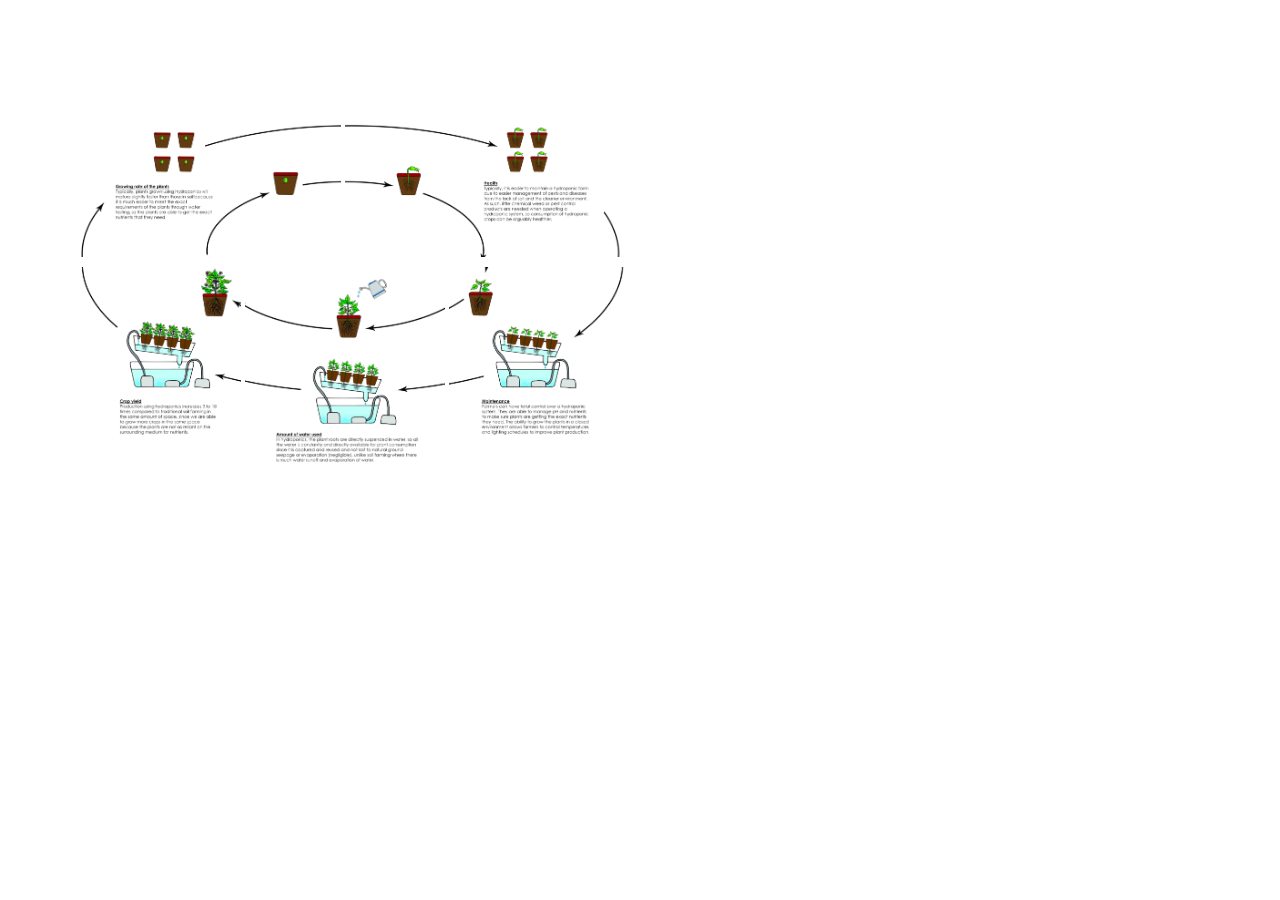
==== index.html @ c75d8304 "Add files via upload" ====
<!DOCTYPE html>
<html>
<head>
<title>Website Title</title>
<link rel="stylesheet" type="text/css" href="style.css">
</head>
<body>

<table width="600" height="216" class="top">
    <tr>
        <td>
            <img src="part1.jpg" width="300" height="216" class="zoom1">
        </td>
        <td>
            <img src="part2.jpg" width="300" height="216" class="zoom1">
        </td>
    </tr>
</table>
<table width="300" height="108">
    <tr>
        <td>
            <img src="part3.jpg" width="200" height="216" class="zoom1">
        </td>
        <td>
            <img src="part4.jpg" width="200" height="216" class="zoom2">
        </td>
        <td>
            <img src="part5.jpg" width="200" height="216" class="zoom2">
        </td>
    </tr>
</table>

</body>
</html>
---- style.css ----
* {
    box-sizing: border-box;
}

table {
    /*width: 300px;
    height: 108px;*/
    padding-left: 30px;
}

table, td, tr {
    border: 0px
}

.top {
    padding-top: 30px;
}

.zoom1 {
    transition: transform .2s;
    /*width: 33%;
    height: 50%;*/
    margin: 0 auto;
}

.zoom2 {
    transition: transform .2s;
    /*width: 50%;
    height: 50%;*/
    margin: 0 auto;
}
  
.zoom1:hover, .zoom2:hover {
    -ms-transform: scale(1.5); /* IE 9 */
    -webkit-transform: scale(1.5); /* Safari 3-8 */
    transform: scale(1.5); 
}
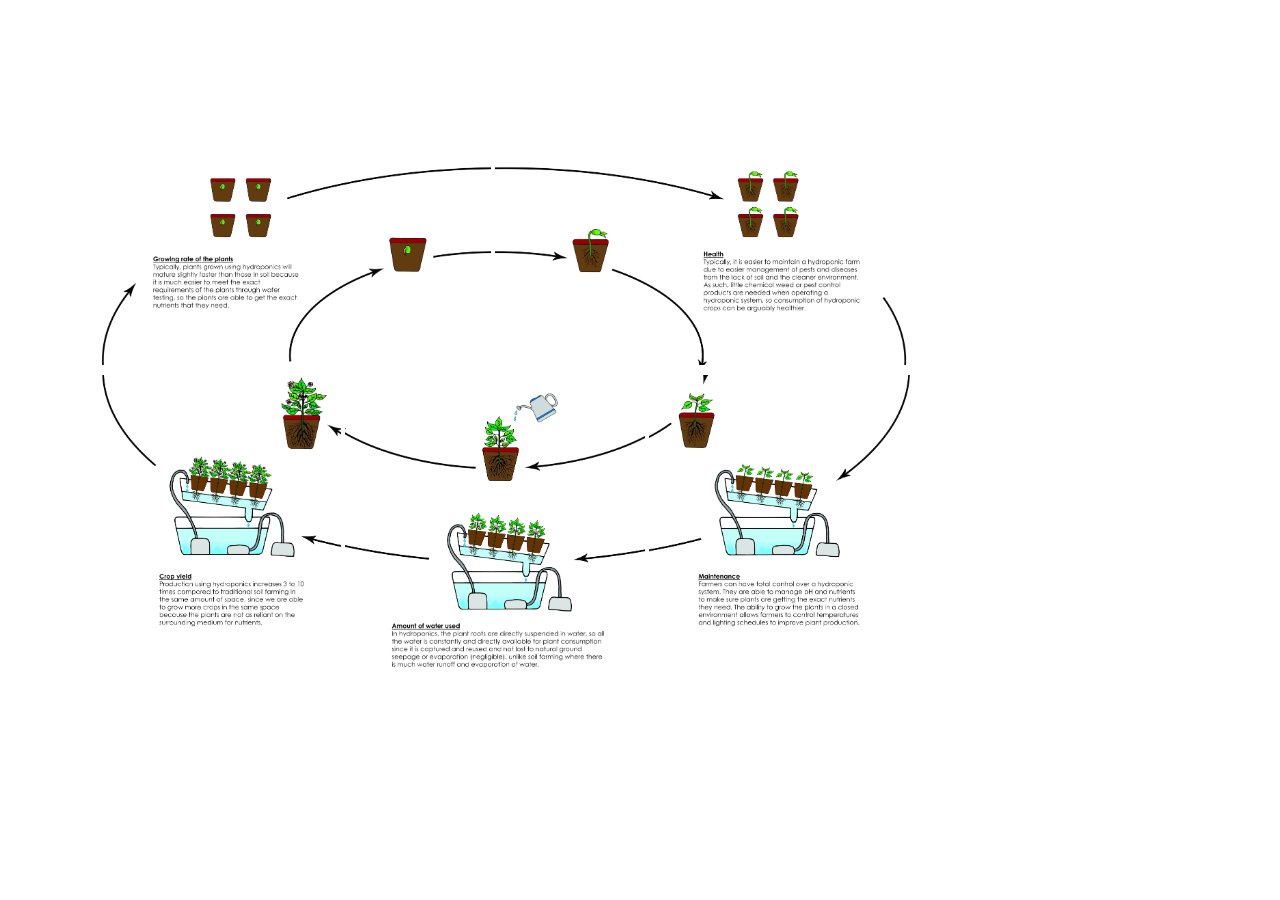
==== commit d7747bb8: "Edited sizes, removed unnecessary code" ====
--- a/index.html
+++ b/index.html
@@ -6,26 +6,26 @@
 </head>
 <body>
 
-<table width="600" height="216" class="top">
+<table width="900" height="324" class="top">
     <tr>
         <td>
-            <img src="part1.jpg" width="300" height="216" class="zoom1">
+            <img src="part1.jpg" width="450" height="324" class="zoom1">
         </td>
         <td>
-            <img src="part2.jpg" width="300" height="216" class="zoom1">
+            <img src="part2.jpg" width="450" height="324" class="zoom1">
         </td>
     </tr>
 </table>
-<table width="300" height="108">
+<table width="900" height="324">
     <tr>
         <td>
-            <img src="part3.jpg" width="200" height="216" class="zoom1">
+            <img src="part3.jpg" width="300" height="324" class="zoom1">
         </td>
         <td>
-            <img src="part4.jpg" width="200" height="216" class="zoom2">
+            <img src="part4.jpg" width="300" height="324" class="zoom2">
         </td>
         <td>
-            <img src="part5.jpg" width="200" height="216" class="zoom2">
+            <img src="part5.jpg" width="300" height="324" class="zoom2">
         </td>
     </tr>
 </table>
--- a/style.css
+++ b/style.css
@@ -3,13 +3,7 @@
 }
 
 table {
-    /*width: 300px;
-    height: 108px;*/
     padding-left: 30px;
-}
-
-table, td, tr {
-    border: 0px
 }
 
 .top {
@@ -18,15 +12,11 @@
 
 .zoom1 {
     transition: transform .2s;
-    /*width: 33%;
-    height: 50%;*/
     margin: 0 auto;
 }
 
 .zoom2 {
     transition: transform .2s;
-    /*width: 50%;
-    height: 50%;*/
     margin: 0 auto;
 }
   
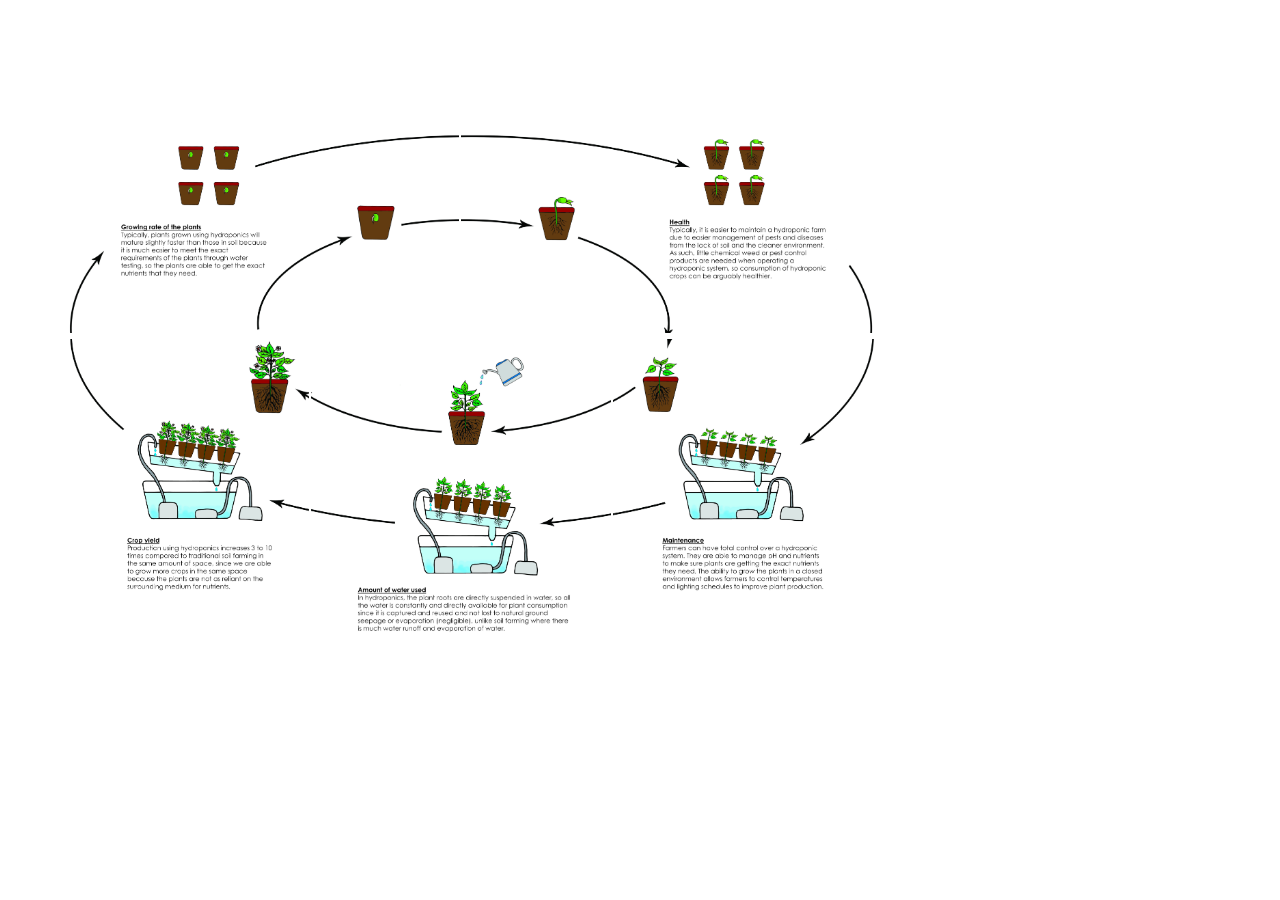
==== commit 0ffa3828: "Added background colour to table" ====
--- a/index.html
+++ b/index.html
@@ -1,7 +1,7 @@
 <!DOCTYPE html>
 <html>
 <head>
-<title>Website Title</title>
+<title>World Water Day</title>
 <link rel="stylesheet" type="text/css" href="style.css">
 </head>
 <body>
--- a/style.css
+++ b/style.css
@@ -2,8 +2,17 @@
     box-sizing: border-box;
 }
 
+table, td, tr {
+    background-color: white;
+}
+
+td {
+    border: none;
+}
+
 table {
     padding-left: 30px;
+    border-collapse: collapse;
 }
 
 .top {
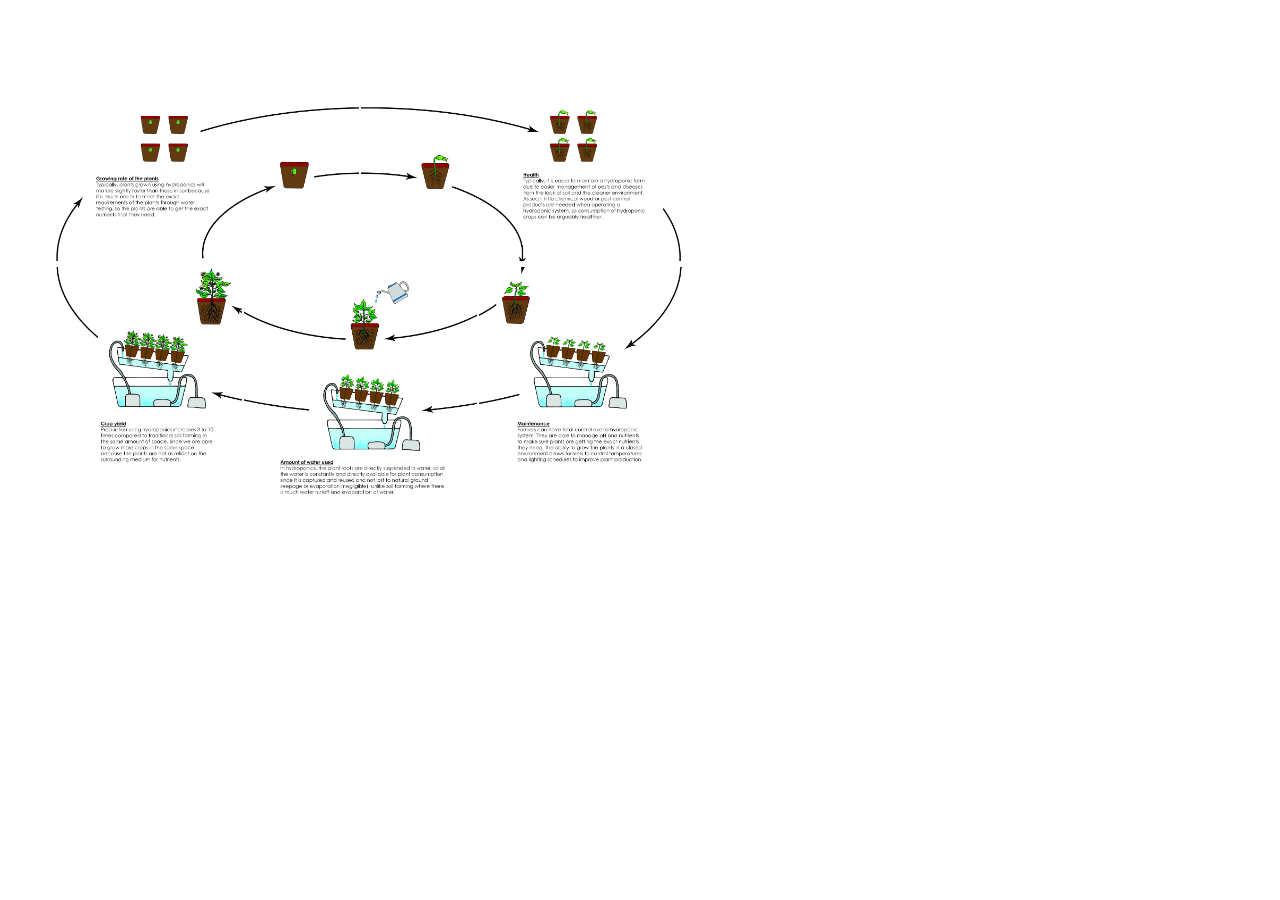
==== commit 5604f3e3: "Fixed image size" ====
--- a/index.html
+++ b/index.html
@@ -6,26 +6,26 @@
 </head>
 <body>
 
-<table width="900" height="324" class="top">
+<table width="700" height="252" class="top">
     <tr>
         <td>
-            <img src="part1.jpg" width="450" height="324" class="zoom1">
+            <img src="part1.jpg" width="350" height="252" class="zoom1">
         </td>
         <td>
-            <img src="part2.jpg" width="450" height="324" class="zoom1">
+            <img src="part2.jpg" width="350" height="252" class="zoom1">
         </td>
     </tr>
 </table>
-<table width="900" height="324">
+<table width="700" height="252">
     <tr>
         <td>
-            <img src="part3.jpg" width="300" height="324" class="zoom1">
+            <img src="part3.jpg" width="233" height="252" class="zoom1">
         </td>
         <td>
-            <img src="part4.jpg" width="300" height="324" class="zoom2">
+            <img src="part4.jpg" width="233" height="252" class="zoom2">
         </td>
         <td>
-            <img src="part5.jpg" width="300" height="324" class="zoom2">
+            <img src="part5.jpg" width="233" height="252" class="zoom2">
         </td>
     </tr>
 </table>
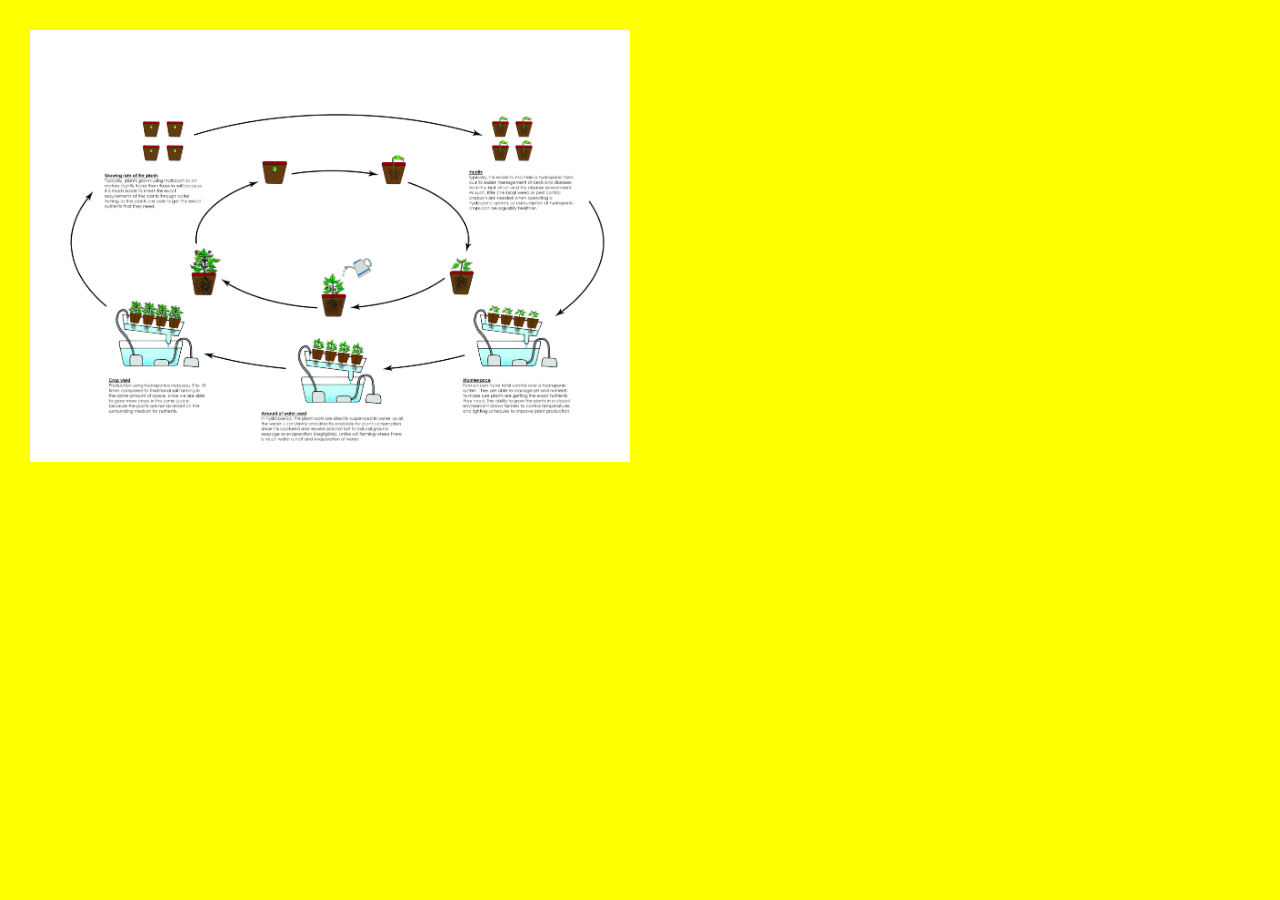
==== commit bbf19e36: "Removed spaces and changed size of images" ====
--- a/index.html
+++ b/index.html
@@ -5,30 +5,10 @@
 <link rel="stylesheet" type="text/css" href="style.css">
 </head>
 <body>
-
-<table width="700" height="252" class="top">
-    <tr>
-        <td>
-            <img src="part1.jpg" width="350" height="252" class="zoom1">
-        </td>
-        <td>
-            <img src="part2.jpg" width="350" height="252" class="zoom1">
-        </td>
-    </tr>
-</table>
-<table width="700" height="252">
-    <tr>
-        <td>
-            <img src="part3.jpg" width="233" height="252" class="zoom1">
-        </td>
-        <td>
-            <img src="part4.jpg" width="233" height="252" class="zoom2">
-        </td>
-        <td>
-            <img src="part5.jpg" width="233" height="252" class="zoom2">
-        </td>
-    </tr>
-</table>
+    <div class="main" width="600" height="432">
+        <div class="top"><img src="part1.jpg" width="300" height="216" class="zoom1"><img src="part2.jpg" width="300" height="216" class="zoom1"></div><div><img src="part3.jpg" width="200" height="216" class="zoom2"><img src="part4.jpg" width="200" height="216" class="zoom2"><img src="part5.jpg" width="200" height="216" class="zoom2"></div>
+    </div>
+    
 
 </body>
 </html>
--- a/style.css
+++ b/style.css
@@ -1,18 +1,21 @@
 * {
     box-sizing: border-box;
+    margin: 0;
+    padding: 0;
+    background-color: yellow;
 }
 
-table, td, tr {
-    background-color: white;
+body {
+    padding-left: 30px;
+    display: block;
 }
 
-td {
-    border: none;
+div {
+    line-height: 0px;
 }
 
-table {
-    padding-left: 30px;
-    border-collapse: collapse;
+.main {
+    background-color: white;
 }
 
 .top {
